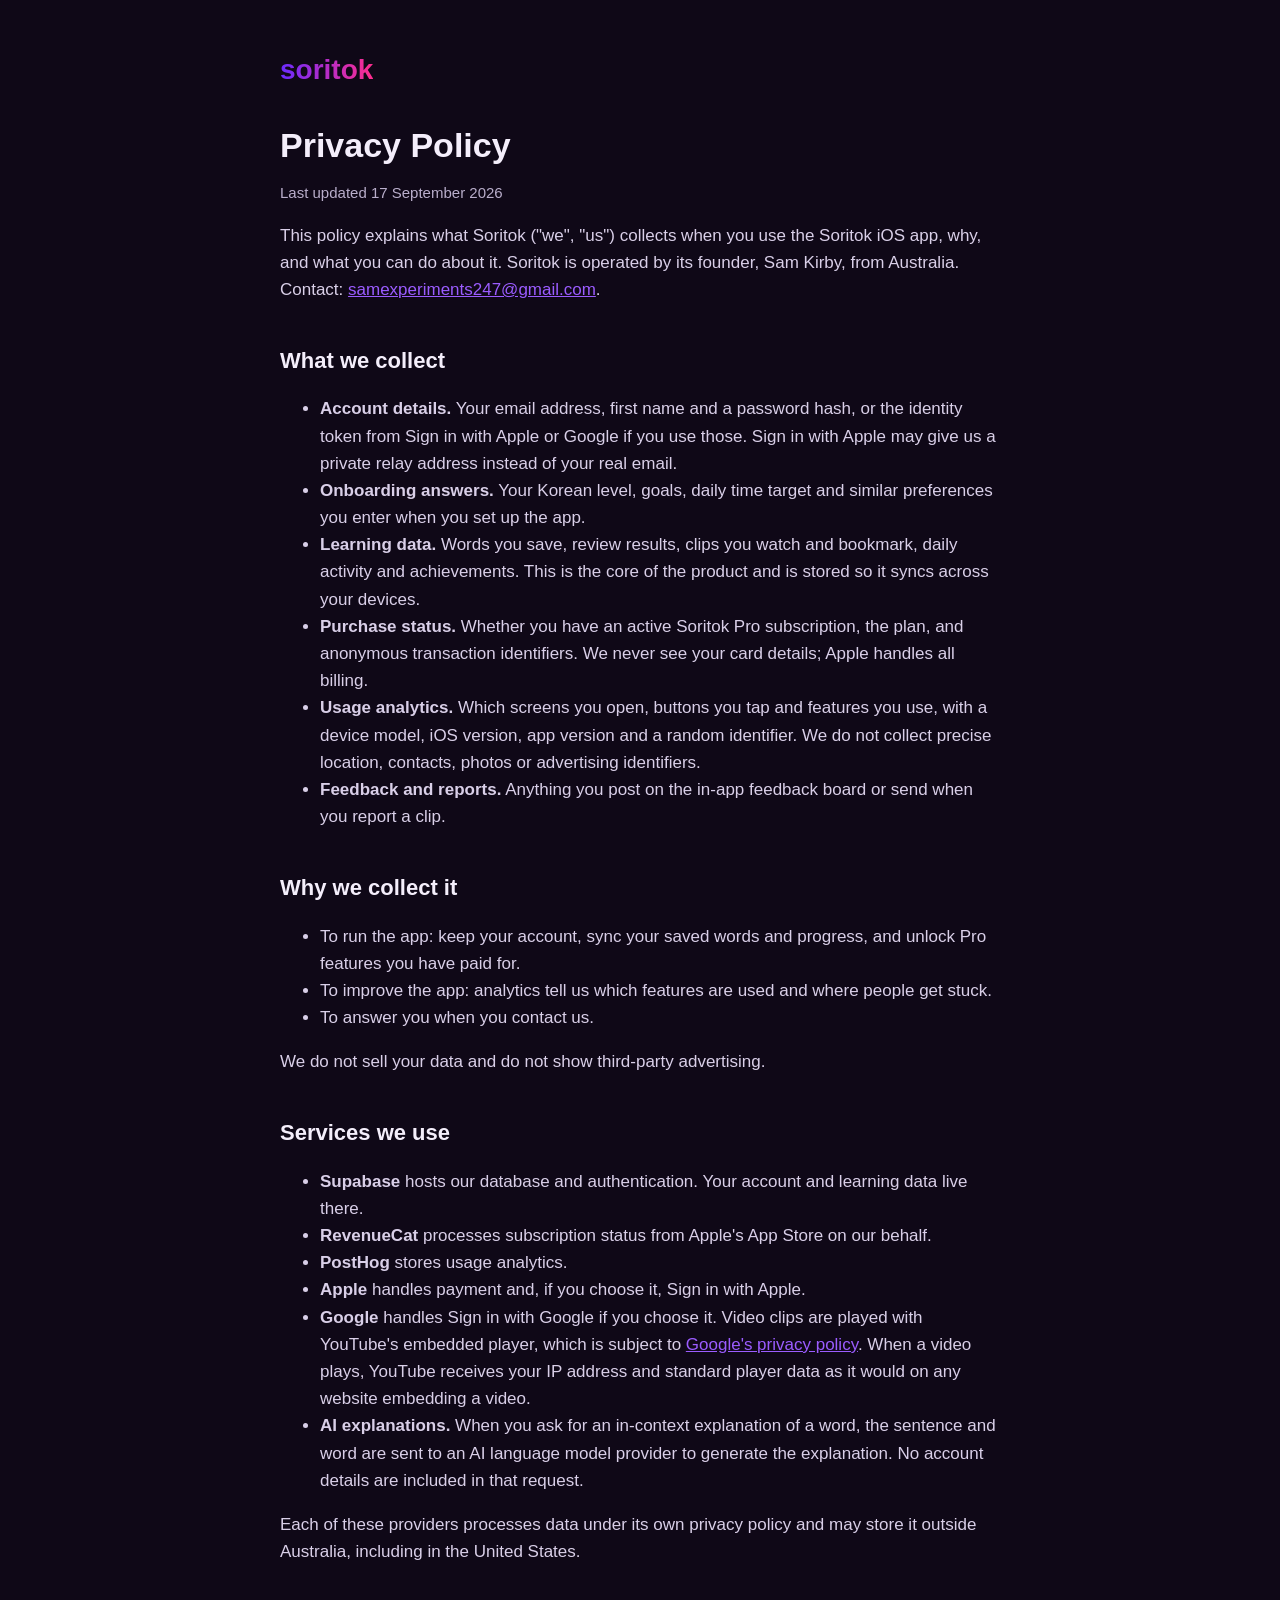
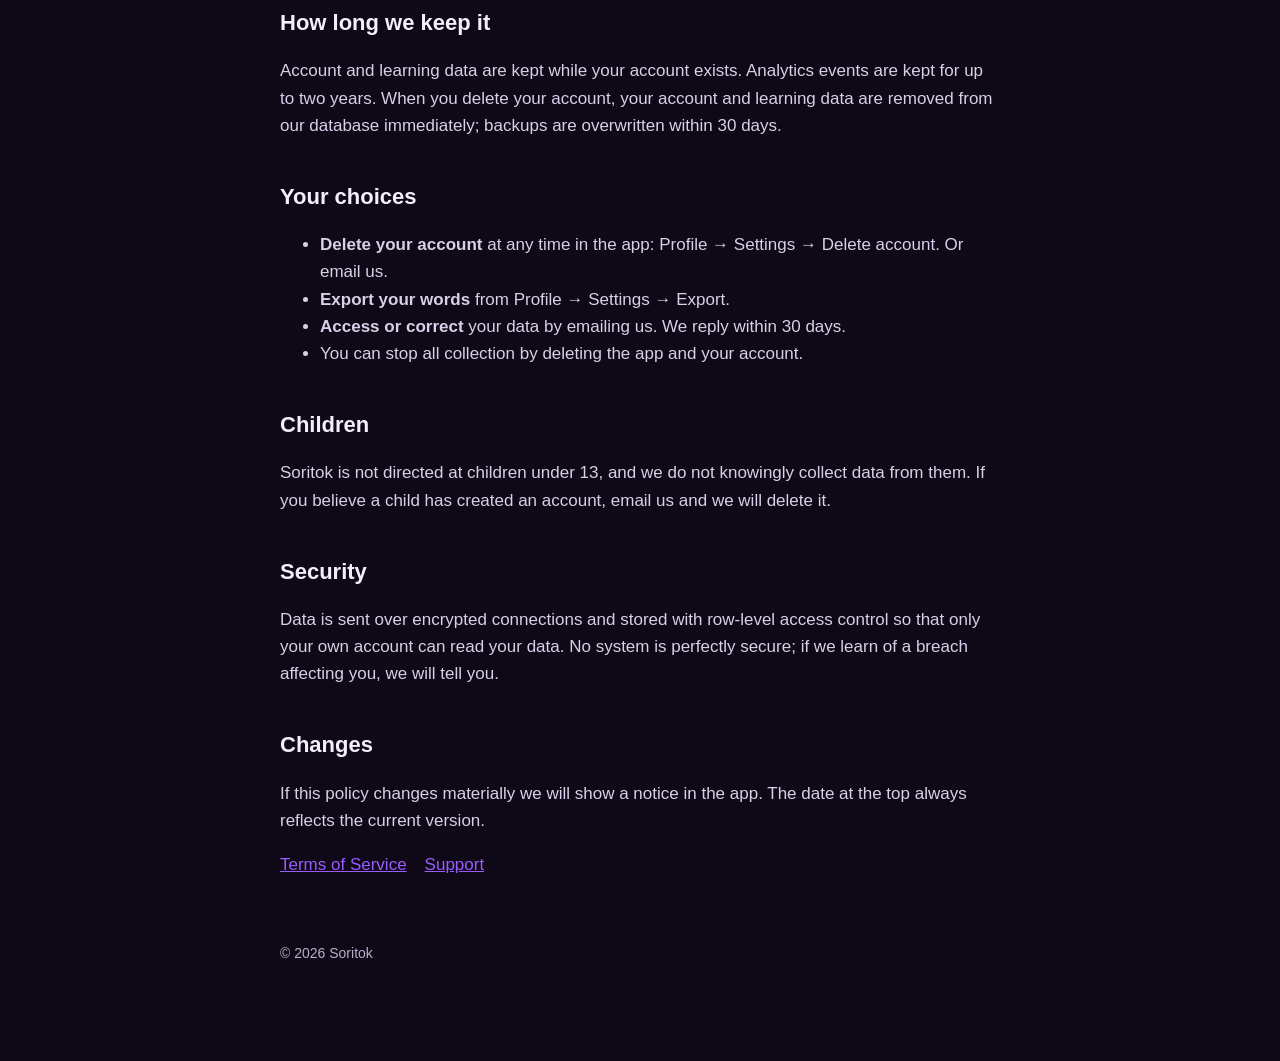
==== privacy.html @ d4453622 "Soritok public site: terms, privacy, support Co-Authored-By: Claude Fable 5.1 <noreply@anthropic.com" ====
<!doctype html>
<html lang="en"><head><meta charset="utf-8"><meta name="viewport" content="width=device-width,initial-scale=1"><title>Soritok Privacy Policy</title><link rel="stylesheet" href="style.css"></head>
<body><main>
<a class="brand" href="./">soritok</a>
<h1>Privacy Policy</h1>
<p class="meta">Last updated 17 September 2026</p>
<p>This policy explains what Soritok ("we", "us") collects when you use the Soritok iOS app, why, and what you can do about it. Soritok is operated by its founder, Sam Kirby, from Australia. Contact: <a href="mailto:samexperiments247@gmail.com">samexperiments247@gmail.com</a>.</p>

<h2>What we collect</h2>
<ul>
<li><strong>Account details.</strong> Your email address, first name and a password hash, or the identity token from Sign in with Apple or Google if you use those. Sign in with Apple may give us a private relay address instead of your real email.</li>
<li><strong>Onboarding answers.</strong> Your Korean level, goals, daily time target and similar preferences you enter when you set up the app.</li>
<li><strong>Learning data.</strong> Words you save, review results, clips you watch and bookmark, daily activity and achievements. This is the core of the product and is stored so it syncs across your devices.</li>
<li><strong>Purchase status.</strong> Whether you have an active Soritok Pro subscription, the plan, and anonymous transaction identifiers. We never see your card details; Apple handles all billing.</li>
<li><strong>Usage analytics.</strong> Which screens you open, buttons you tap and features you use, with a device model, iOS version, app version and a random identifier. We do not collect precise location, contacts, photos or advertising identifiers.</li>
<li><strong>Feedback and reports.</strong> Anything you post on the in-app feedback board or send when you report a clip.</li>
</ul>

<h2>Why we collect it</h2>
<ul>
<li>To run the app: keep your account, sync your saved words and progress, and unlock Pro features you have paid for.</li>
<li>To improve the app: analytics tell us which features are used and where people get stuck.</li>
<li>To answer you when you contact us.</li>
</ul>
<p>We do not sell your data and do not show third-party advertising.</p>

<h2>Services we use</h2>
<ul>
<li><strong>Supabase</strong> hosts our database and authentication. Your account and learning data live there.</li>
<li><strong>RevenueCat</strong> processes subscription status from Apple's App Store on our behalf.</li>
<li><strong>PostHog</strong> stores usage analytics.</li>
<li><strong>Apple</strong> handles payment and, if you choose it, Sign in with Apple.</li>
<li><strong>Google</strong> handles Sign in with Google if you choose it. Video clips are played with YouTube's embedded player, which is subject to <a href="https://policies.google.com/privacy">Google's privacy policy</a>. When a video plays, YouTube receives your IP address and standard player data as it would on any website embedding a video.</li>
<li><strong>AI explanations.</strong> When you ask for an in-context explanation of a word, the sentence and word are sent to an AI language model provider to generate the explanation. No account details are included in that request.</li>
</ul>
<p>Each of these providers processes data under its own privacy policy and may store it outside Australia, including in the United States.</p>

<h2>How long we keep it</h2>
<p>Account and learning data are kept while your account exists. Analytics events are kept for up to two years. When you delete your account, your account and learning data are removed from our database immediately; backups are overwritten within 30 days.</p>

<h2>Your choices</h2>
<ul>
<li><strong>Delete your account</strong> at any time in the app: Profile → Settings → Delete account. Or email us.</li>
<li><strong>Export your words</strong> from Profile → Settings → Export.</li>
<li><strong>Access or correct</strong> your data by emailing us. We reply within 30 days.</li>
<li>You can stop all collection by deleting the app and your account.</li>
</ul>

<h2>Children</h2>
<p>Soritok is not directed at children under 13, and we do not knowingly collect data from them. If you believe a child has created an account, email us and we will delete it.</p>

<h2>Security</h2>
<p>Data is sent over encrypted connections and stored with row-level access control so that only your own account can read your data. No system is perfectly secure; if we learn of a breach affecting you, we will tell you.</p>

<h2>Changes</h2>
<p>If this policy changes materially we will show a notice in the app. The date at the top always reflects the current version.</p>

<nav><a href="terms.html">Terms of Service</a><a href="support.html">Support</a></nav>
<footer>© 2026 Soritok</footer>
</main></body></html>
---- style.css ----
:root { color-scheme: dark; }
body { margin: 0; background: #0F0817; color: #F4EEFB; font: 17px/1.6 -apple-system, BlinkMacSystemFont, "Segoe UI", Roboto, Helvetica, Arial, sans-serif; }
main { max-width: 720px; margin: 0 auto; padding: 48px 24px 96px; }
h1 { font-size: 34px; line-height: 1.2; margin: 0 0 8px; }
h2 { font-size: 22px; margin: 40px 0 8px; }
p, li { color: #D9CFE8; }
a { color: #9B5CFF; }
.brand { font-weight: 800; font-size: 28px; background: linear-gradient(90deg, #6A2BFF, #FF2D8E); -webkit-background-clip: text; background-clip: text; color: transparent; text-decoration: none; display: inline-block; margin-bottom: 32px; }
.meta { color: #B9AECB; font-size: 15px; }
nav a { margin-right: 18px; }
footer { margin-top: 64px; color: #B9AECB; font-size: 14px; }
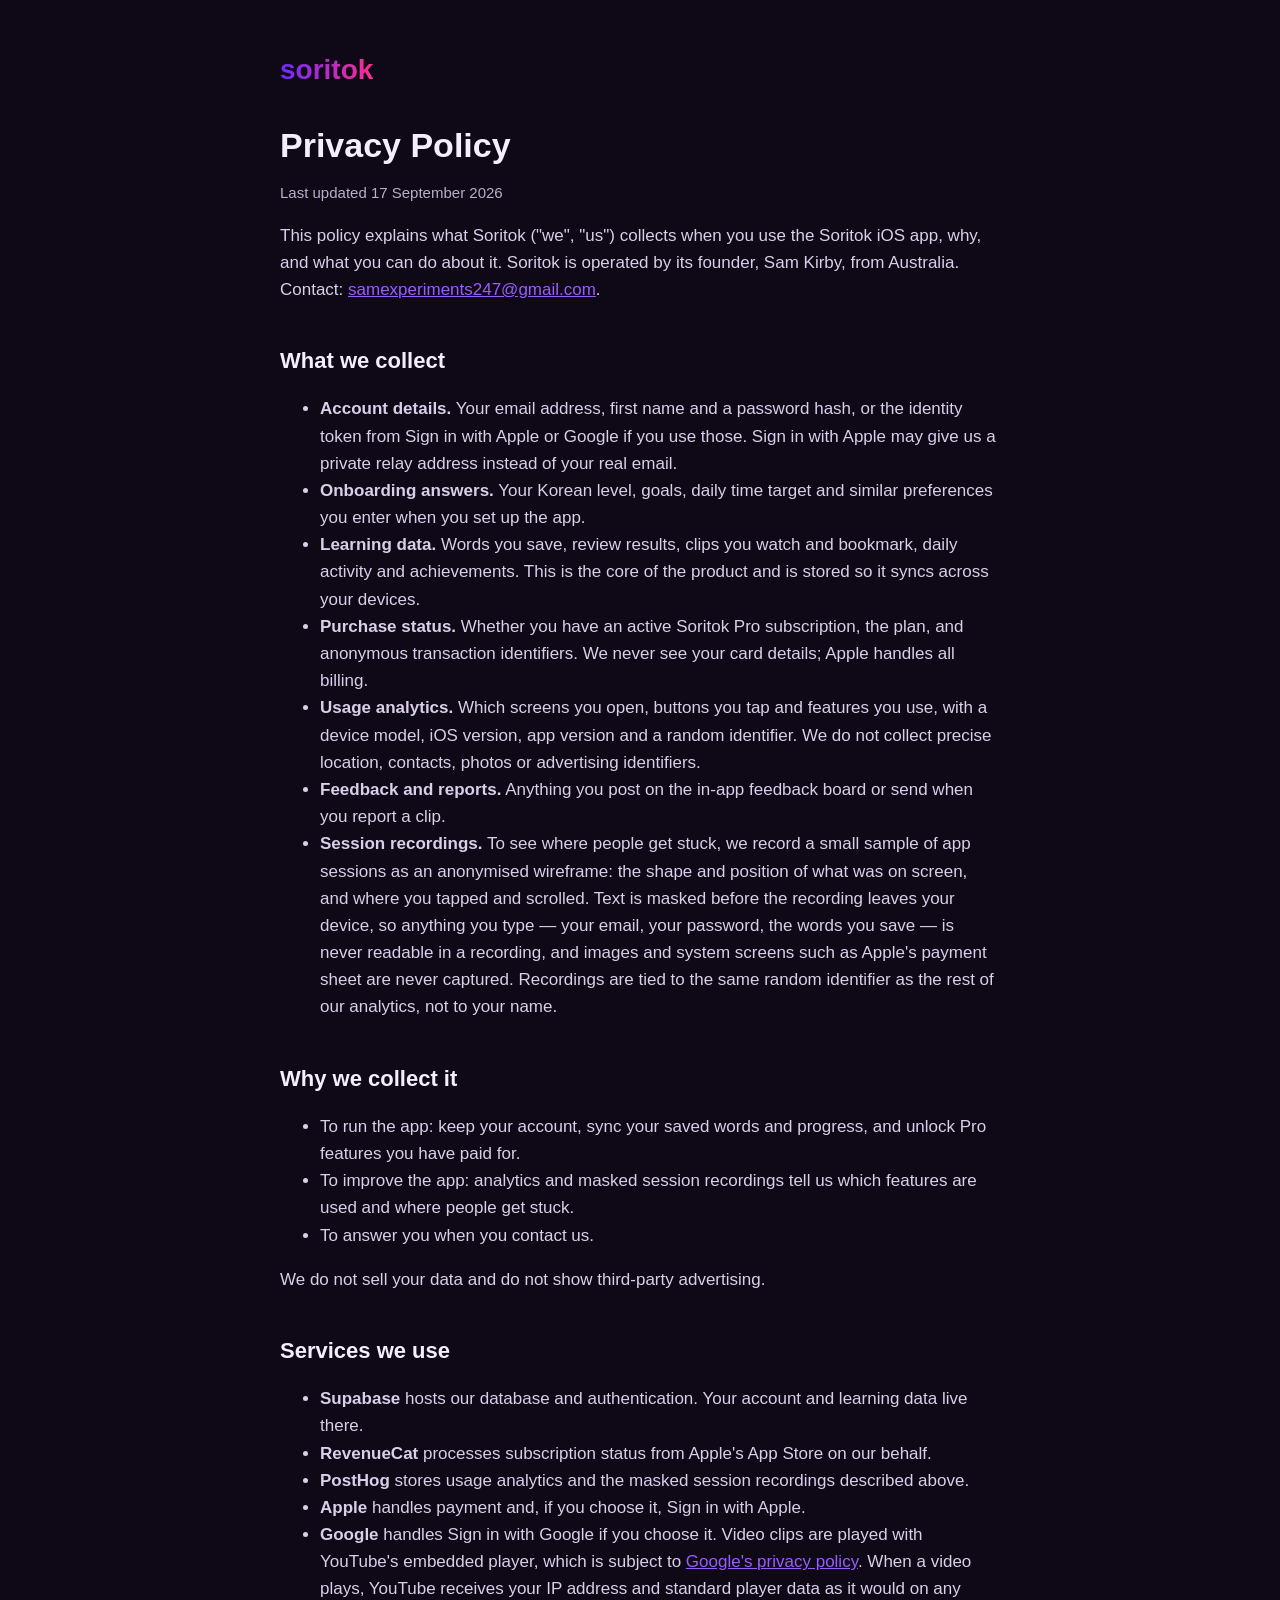
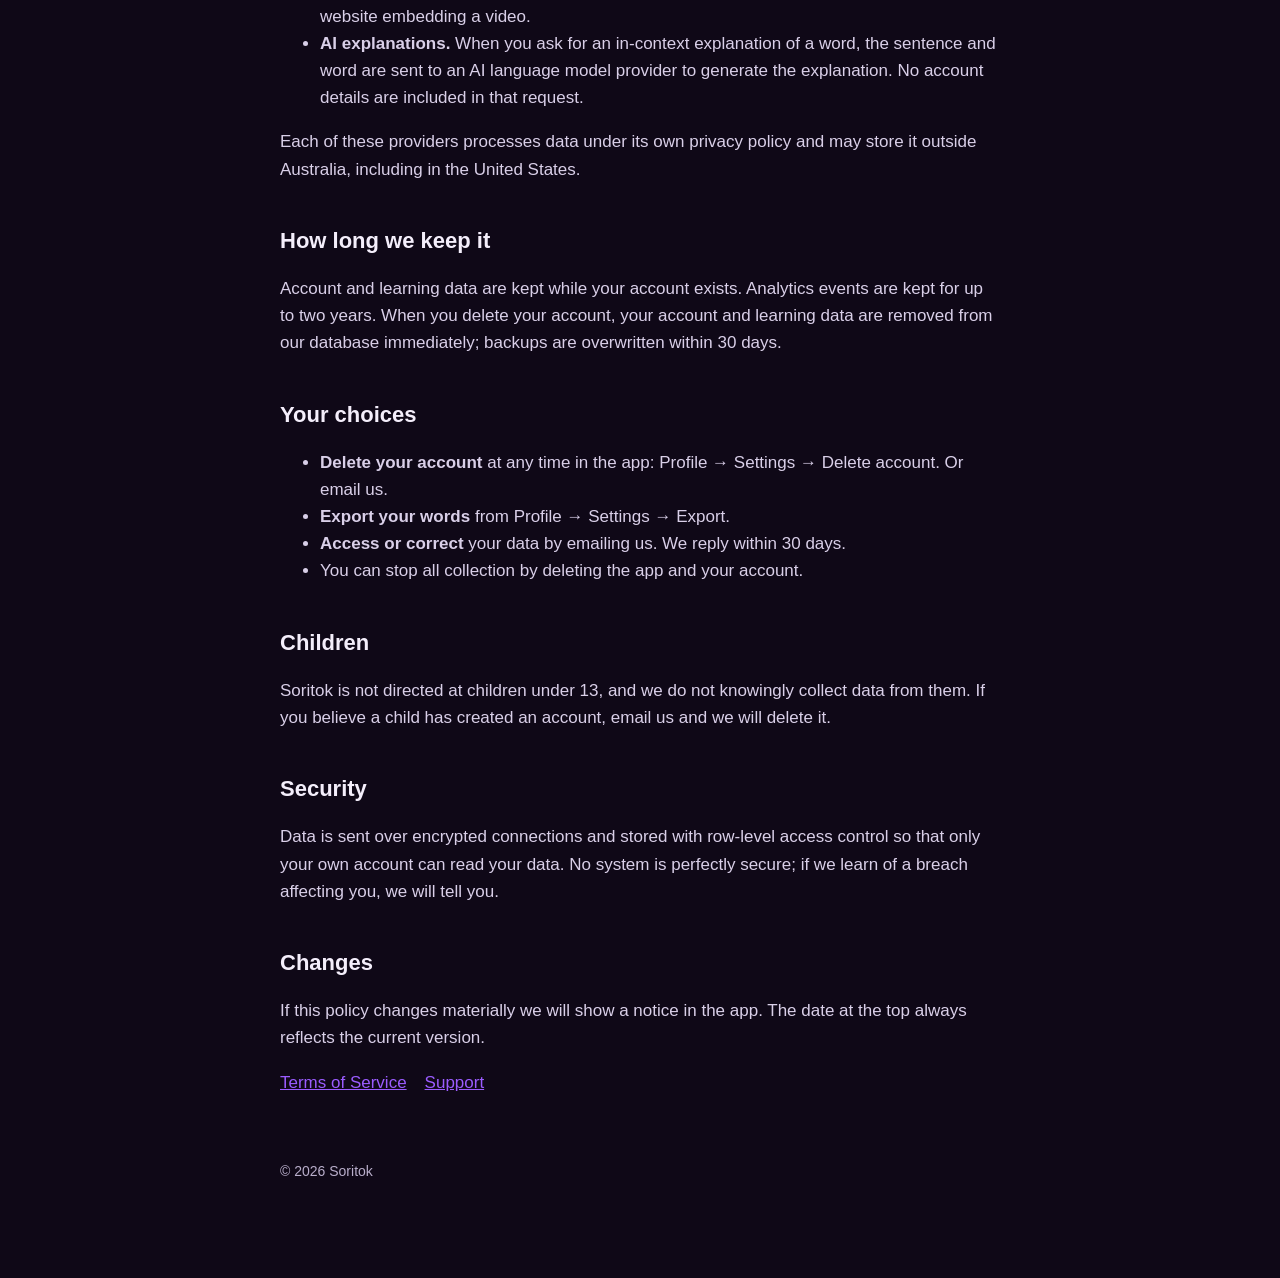
==== commit 26d4c309: "Disclose masked session recordings; add feedback board rules Session replay ships in the app but was" ====
--- a/privacy.html
+++ b/privacy.html
@@ -14,12 +14,13 @@
 <li><strong>Purchase status.</strong> Whether you have an active Soritok Pro subscription, the plan, and anonymous transaction identifiers. We never see your card details; Apple handles all billing.</li>
 <li><strong>Usage analytics.</strong> Which screens you open, buttons you tap and features you use, with a device model, iOS version, app version and a random identifier. We do not collect precise location, contacts, photos or advertising identifiers.</li>
 <li><strong>Feedback and reports.</strong> Anything you post on the in-app feedback board or send when you report a clip.</li>
+<li><strong>Session recordings.</strong> To see where people get stuck, we record a small sample of app sessions as an anonymised wireframe: the shape and position of what was on screen, and where you tapped and scrolled. Text is masked before the recording leaves your device, so anything you type &mdash; your email, your password, the words you save &mdash; is never readable in a recording, and images and system screens such as Apple's payment sheet are never captured. Recordings are tied to the same random identifier as the rest of our analytics, not to your name.</li>
 </ul>
 
 <h2>Why we collect it</h2>
 <ul>
 <li>To run the app: keep your account, sync your saved words and progress, and unlock Pro features you have paid for.</li>
-<li>To improve the app: analytics tell us which features are used and where people get stuck.</li>
+<li>To improve the app: analytics and masked session recordings tell us which features are used and where people get stuck.</li>
 <li>To answer you when you contact us.</li>
 </ul>
 <p>We do not sell your data and do not show third-party advertising.</p>
@@ -28,7 +29,7 @@
 <ul>
 <li><strong>Supabase</strong> hosts our database and authentication. Your account and learning data live there.</li>
 <li><strong>RevenueCat</strong> processes subscription status from Apple's App Store on our behalf.</li>
-<li><strong>PostHog</strong> stores usage analytics.</li>
+<li><strong>PostHog</strong> stores usage analytics and the masked session recordings described above.</li>
 <li><strong>Apple</strong> handles payment and, if you choose it, Sign in with Apple.</li>
 <li><strong>Google</strong> handles Sign in with Google if you choose it. Video clips are played with YouTube's embedded player, which is subject to <a href="https://policies.google.com/privacy">Google's privacy policy</a>. When a video plays, YouTube receives your IP address and standard player data as it would on any website embedding a video.</li>
 <li><strong>AI explanations.</strong> When you ask for an in-context explanation of a word, the sentence and word are sent to an AI language model provider to generate the explanation. No account details are included in that request.</li>
